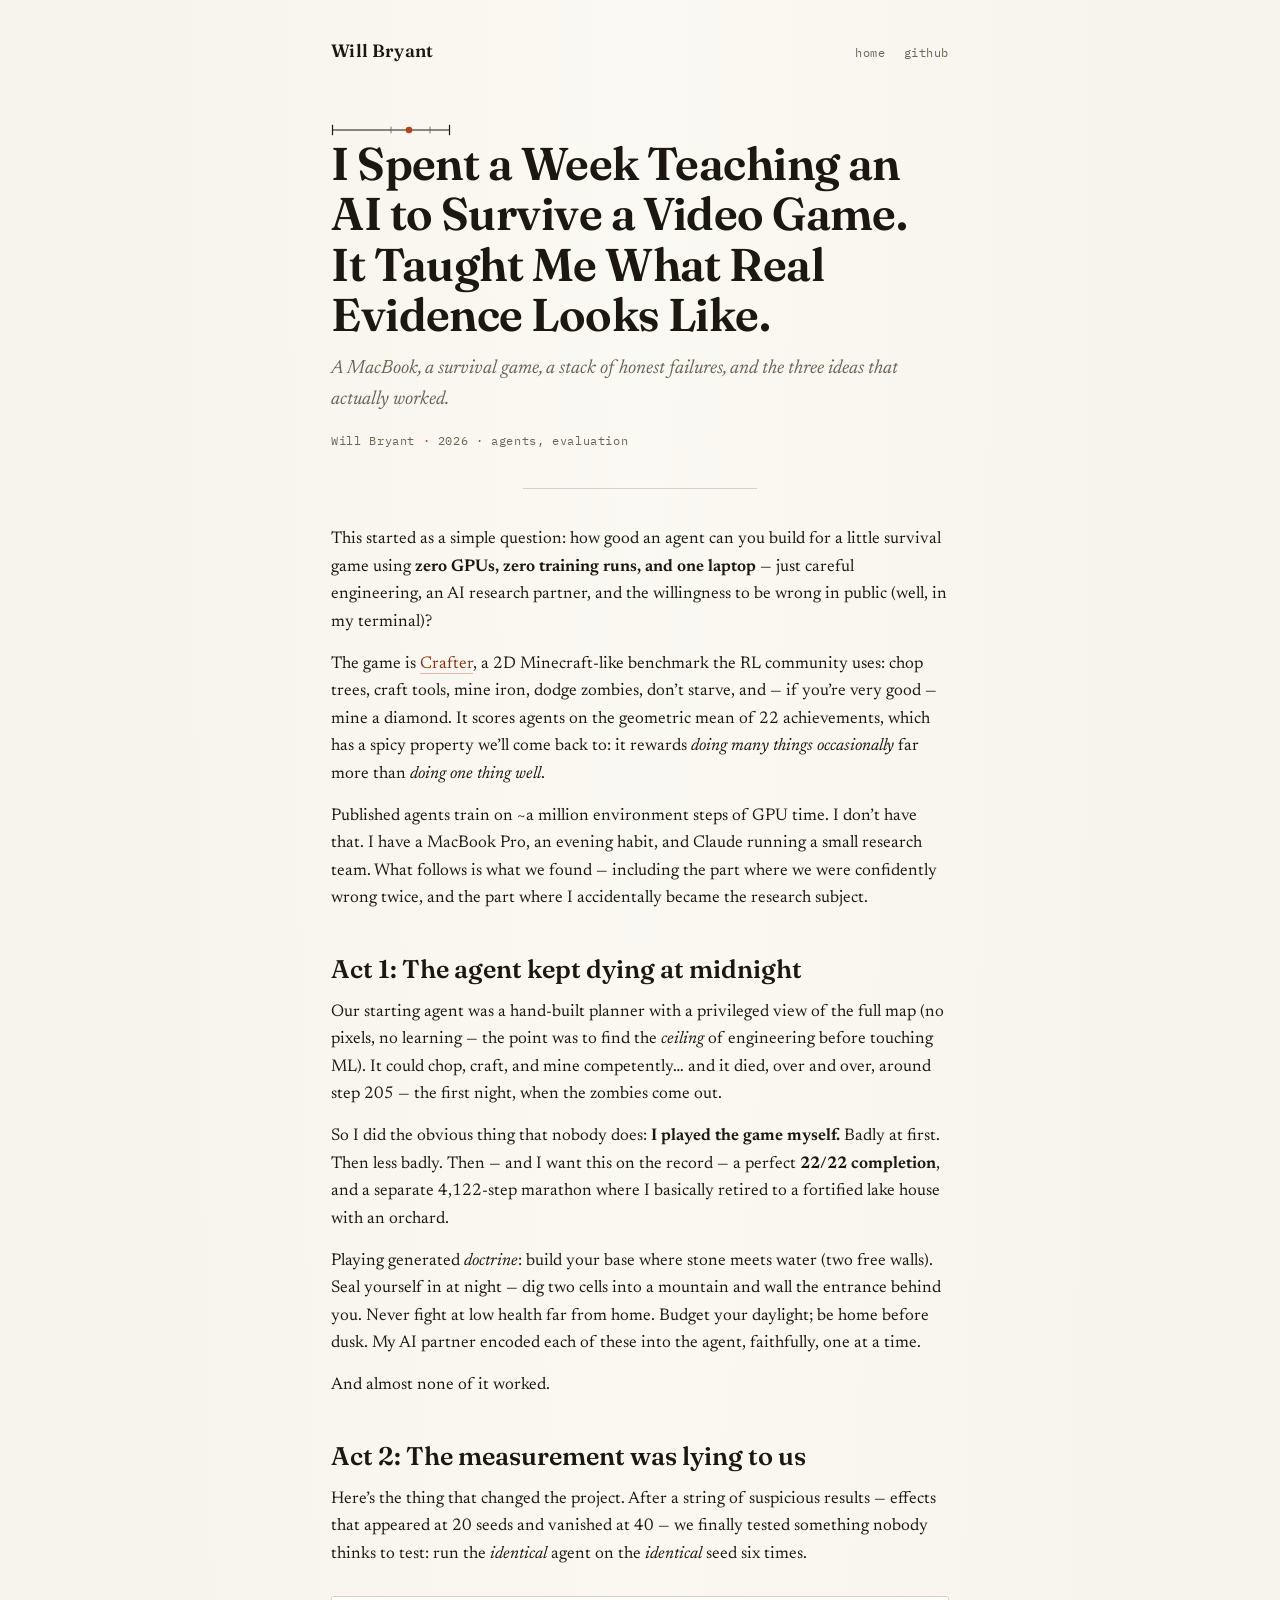
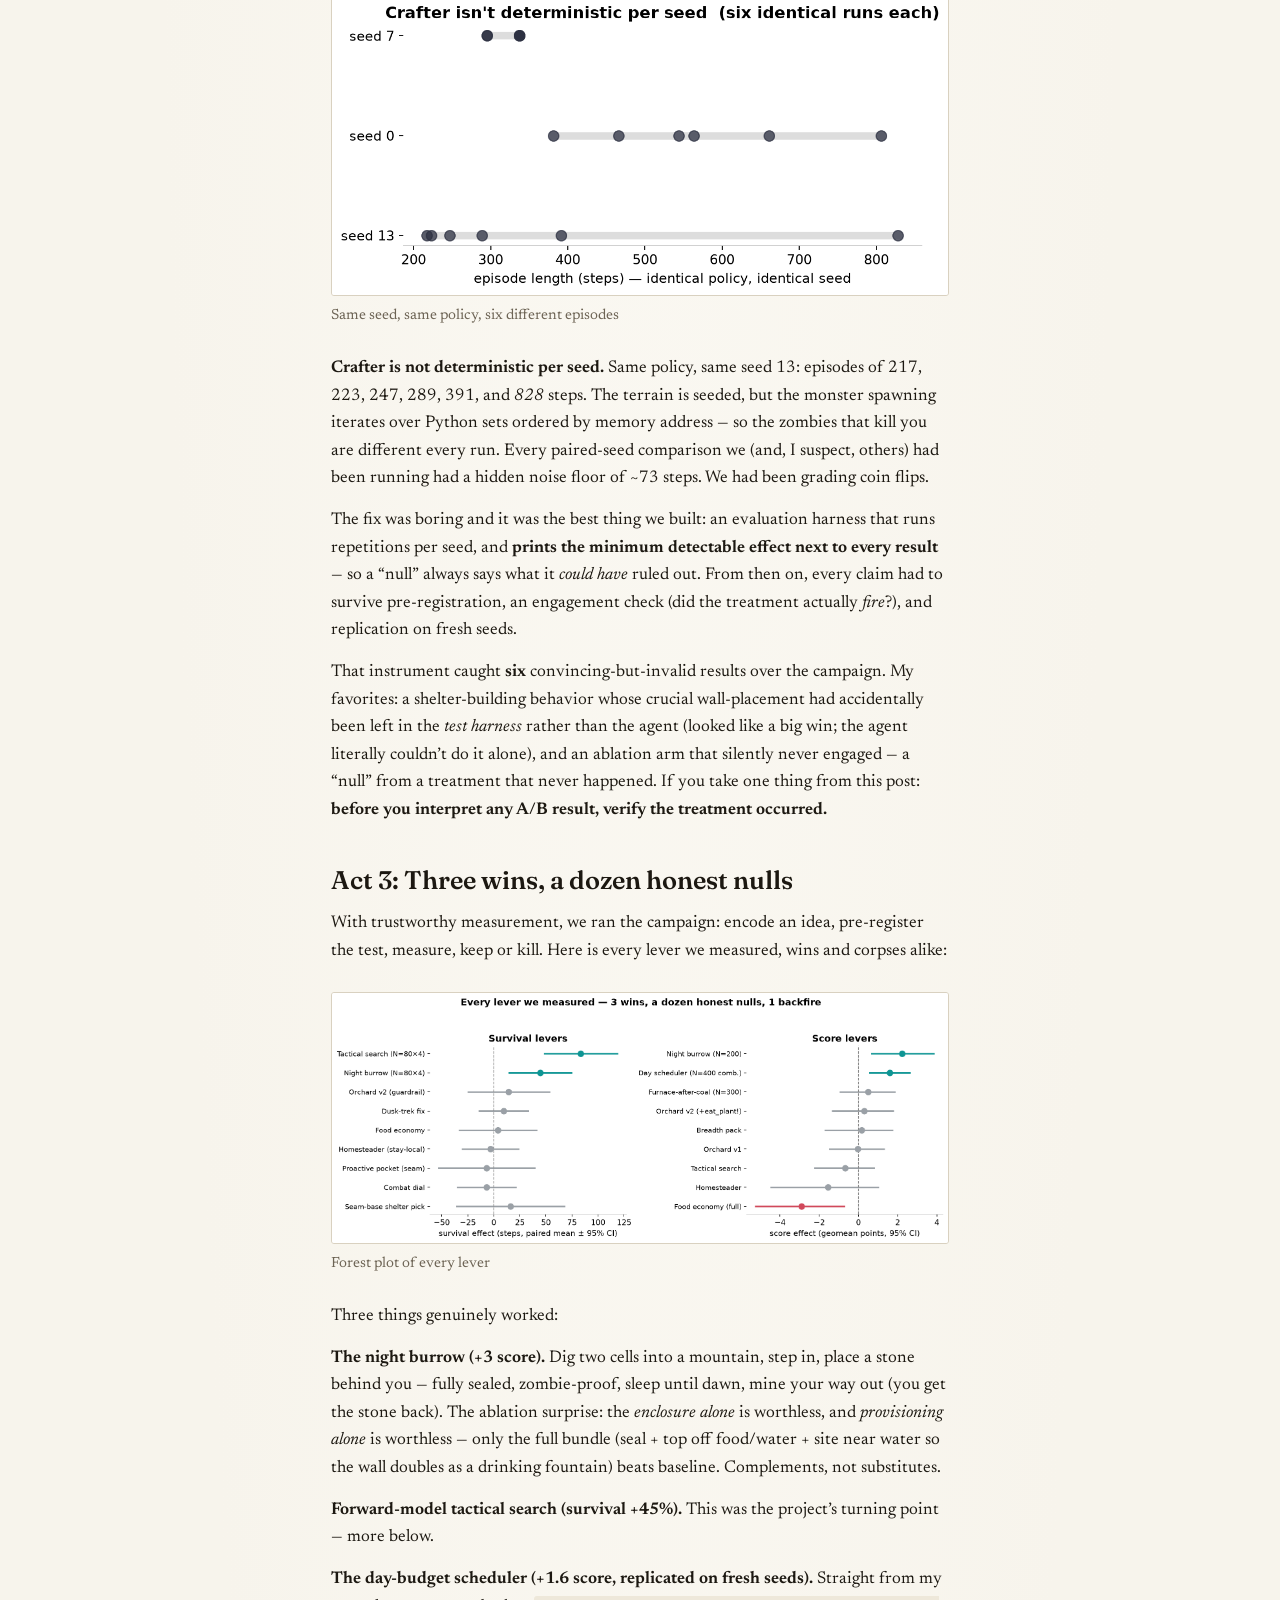
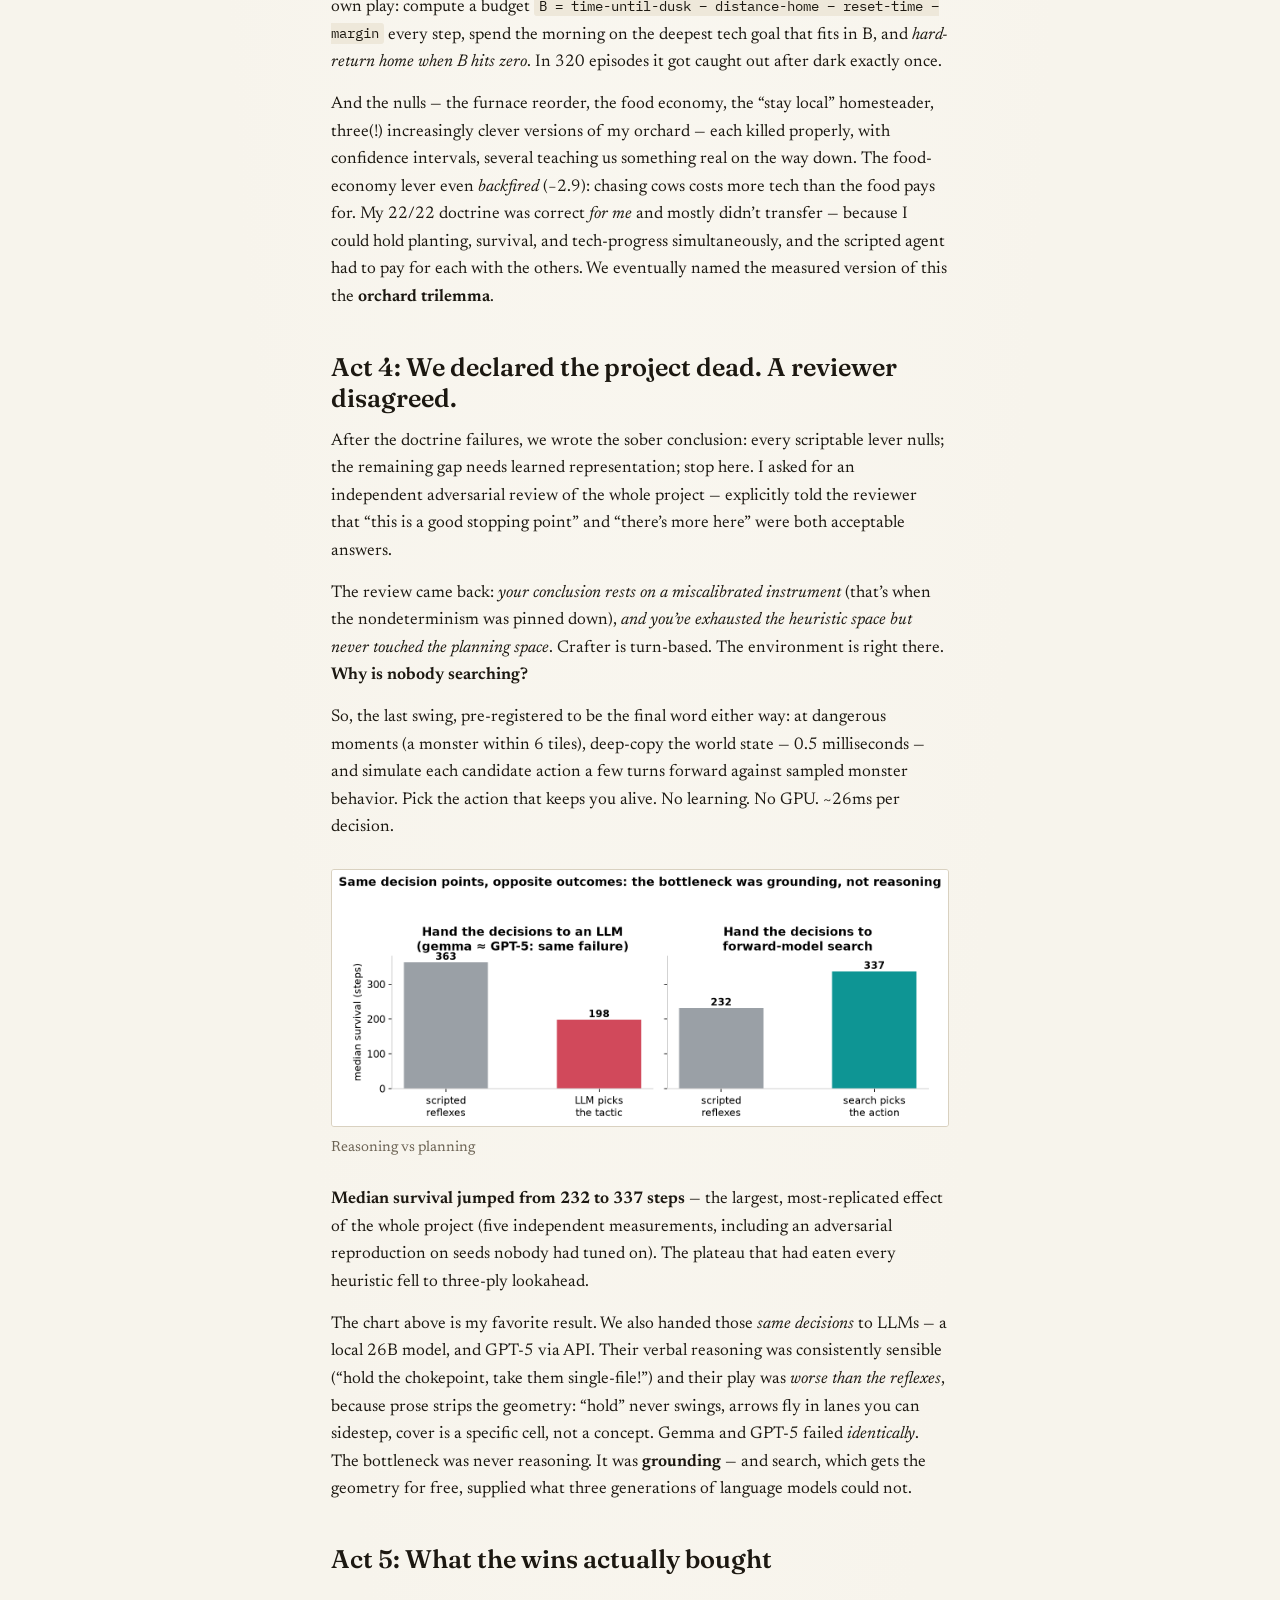
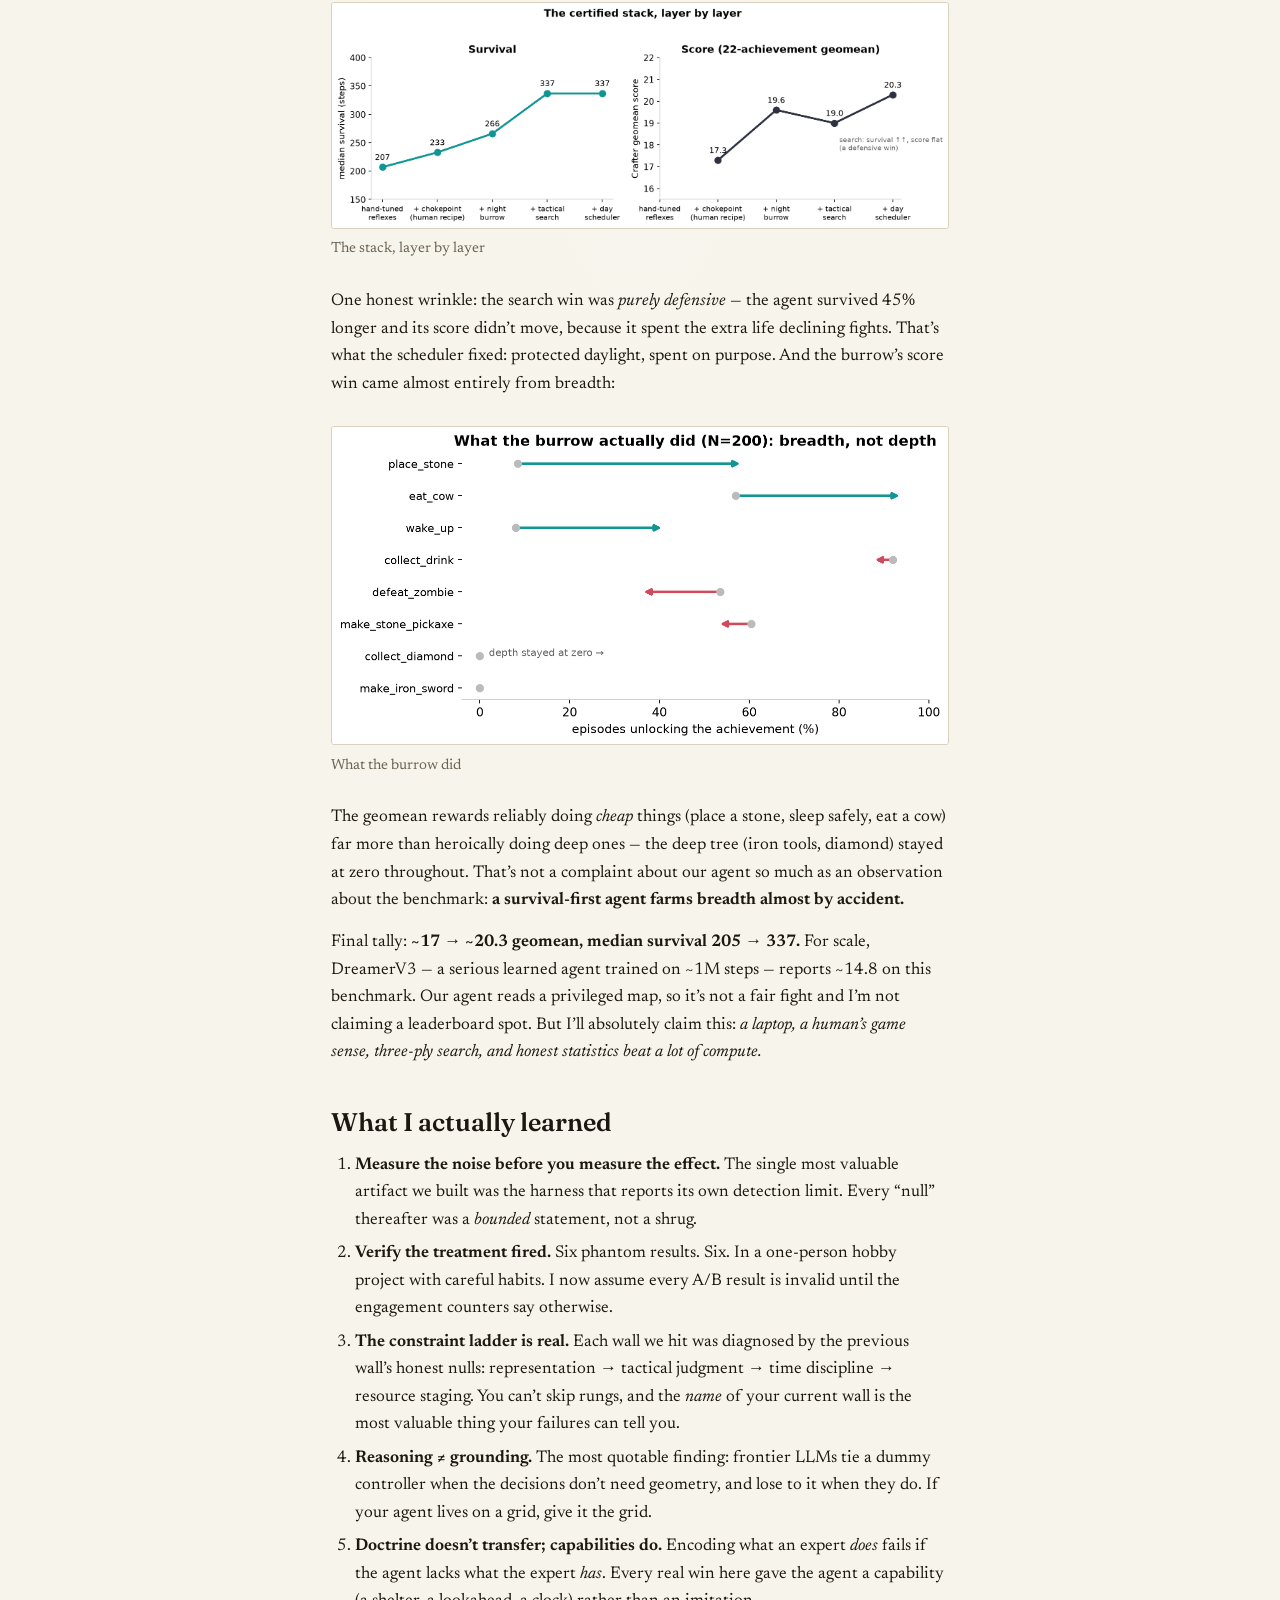
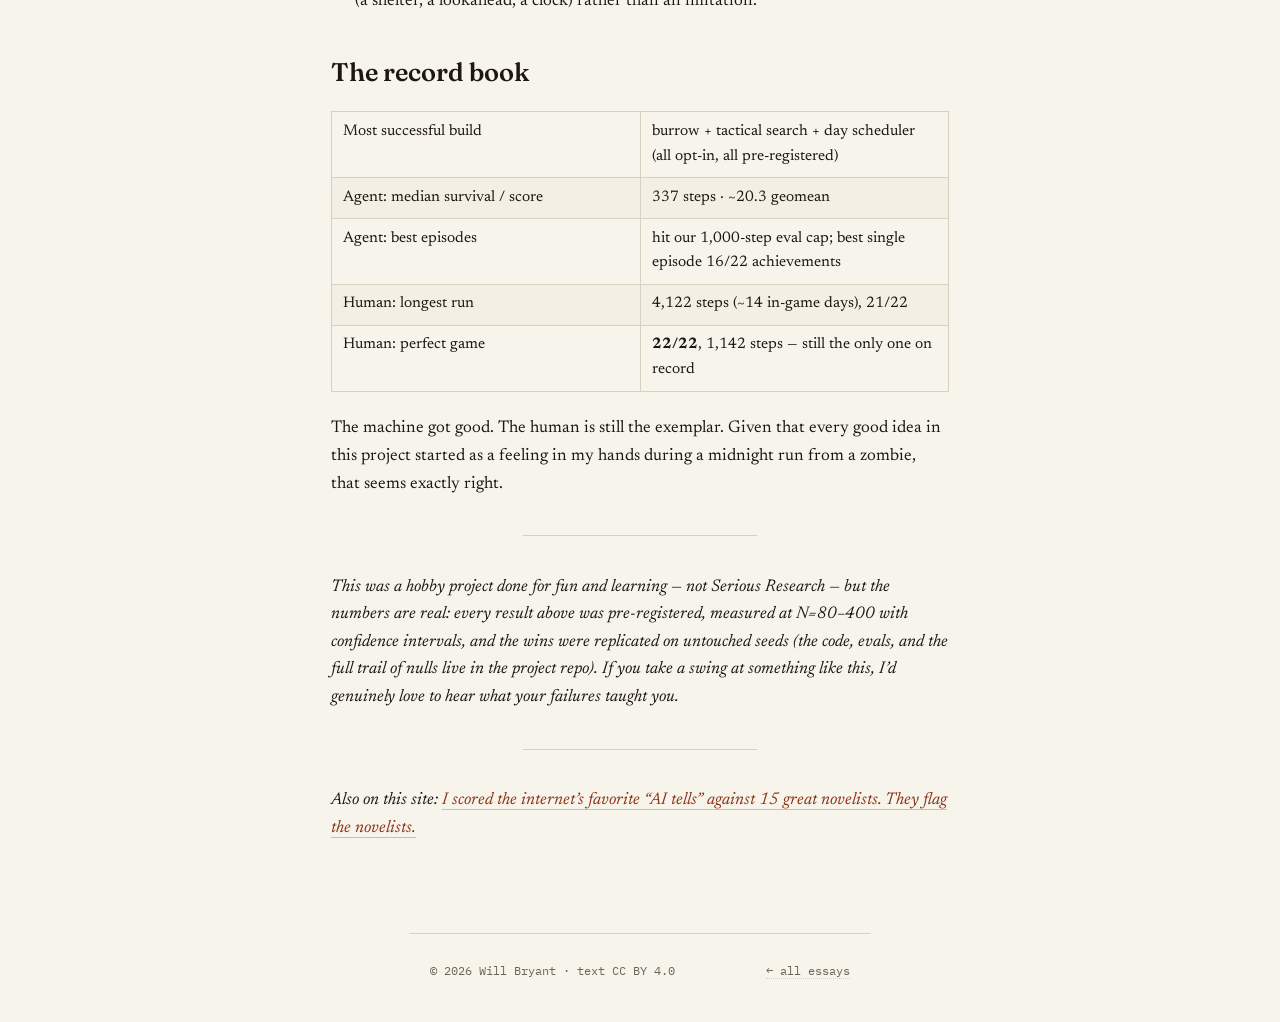
==== posts/terrarium-crafter.html @ b2914168 "wbryanta.github.io: publishing hub (landing + two essays) Co-Authored-By: Claude Fable 5 <noreply@an" ====
<!DOCTYPE html>
<html lang="en">
<head>
<meta charset="utf-8">
<meta name="viewport" content="width=device-width, initial-scale=1">
<title>I Spent a Week Teaching an AI to Survive a Video Game. It Taught Me What Real Evidence Looks Like. — Will Bryant</title>
<meta name="description" content="Building a Crafter agent with zero GPUs: nondeterministic benchmarks, six phantom results, three real wins, and why search beat frontier LLMs at staying alive.">
<link rel="preconnect" href="https://fonts.googleapis.com">
<link rel="preconnect" href="https://fonts.gstatic.com" crossorigin>
<link href="https://fonts.googleapis.com/css2?family=Fraunces:opsz,wght@9..144,400..700&family=Newsreader:ital,opsz,wght@0,6..72,400..700;1,6..72,400..700&family=IBM+Plex+Mono:wght@400;500&display=swap" rel="stylesheet">
<link rel="stylesheet" href="../style.css">
<link rel="icon" href="data:image/svg+xml,<svg xmlns='http://www.w3.org/2000/svg' viewBox='0 0 32 32'><line x1='4' y1='16' x2='28' y2='16' stroke='%231c1811' stroke-width='2'/><line x1='4' y1='10' x2='4' y2='22' stroke='%231c1811' stroke-width='2'/><line x1='28' y1='10' x2='28' y2='22' stroke='%231c1811' stroke-width='2'/><circle cx='19' cy='16' r='4' fill='%23b3421f'/></svg>">
</head>
<body>
<div class="masthead">
  <a class="wordmark" href="../index.html">Will Bryant</a>
  <nav><a href="../index.html">home</a><a href="https://github.com/wbryanta">github</a></nav>
</div>
<article>
  <header class="title">
    <svg class="glyph" width="120" height="18" viewBox="0 0 160 22" aria-hidden="true">
      <line x1="2" y1="11" x2="158" y2="11" stroke="#1c1811" stroke-width="1.6"/>
      <line x1="2" y1="4" x2="2" y2="18" stroke="#1c1811" stroke-width="1.6"/>
      <line x1="158" y1="4" x2="158" y2="18" stroke="#1c1811" stroke-width="1.6"/>
      <line x1="80" y1="6.5" x2="80" y2="15.5" stroke="#6d6455" stroke-width="1.2"/>
      <line x1="132" y1="6.5" x2="132" y2="15.5" stroke="#6d6455" stroke-width="1.2"/>
      <circle cx="104" cy="11" r="4.4" fill="#b3421f"/>
    </svg>
    <h1>I Spent a Week Teaching an AI to Survive a Video Game. It Taught Me What Real Evidence Looks Like.</h1>
    <p class="dek">A MacBook, a survival game, a stack of honest failures, and the three ideas that actually worked.</p>
    <p class="meta">Will Bryant <span class="dot">·</span> 2026 <span class="dot">·</span> agents, evaluation</p>
  </header>
  <div class="prose">
<hr />
<p>This started as a simple question: how good an agent can you build
for a little survival game using <strong>zero GPUs, zero training runs,
and one laptop</strong> — just careful engineering, an AI research
partner, and the willingness to be wrong in public (well, in my
terminal)?</p>
<p>The game is <a href="https://github.com/danijar/crafter">Crafter</a>,
a 2D Minecraft-like benchmark the RL community uses: chop trees, craft
tools, mine iron, dodge zombies, don’t starve, and — if you’re very good
— mine a diamond. It scores agents on the geometric mean of 22
achievements, which has a spicy property we’ll come back to: it rewards
<em>doing many things occasionally</em> far more than <em>doing one
thing well</em>.</p>
<p>Published agents train on ~a million environment steps of GPU time. I
don’t have that. I have a MacBook Pro, an evening habit, and Claude
running a small research team. What follows is what we found — including
the part where we were confidently wrong twice, and the part where I
accidentally became the research subject.</p>
<h2 id="act-1-the-agent-kept-dying-at-midnight">Act 1: The agent kept
dying at midnight</h2>
<p>Our starting agent was a hand-built planner with a privileged view of
the full map (no pixels, no learning — the point was to find the
<em>ceiling</em> of engineering before touching ML). It could chop,
craft, and mine competently… and it died, over and over, around step 205
— the first night, when the zombies come out.</p>
<p>So I did the obvious thing that nobody does: <strong>I played the
game myself.</strong> Badly at first. Then less badly. Then — and I want
this on the record — a perfect <strong>22/22 completion</strong>, and a
separate 4,122-step marathon where I basically retired to a fortified
lake house with an orchard.</p>
<p>Playing generated <em>doctrine</em>: build your base where stone
meets water (two free walls). Seal yourself in at night — dig two cells
into a mountain and wall the entrance behind you. Never fight at low
health far from home. Budget your daylight; be home before dusk. My AI
partner encoded each of these into the agent, faithfully, one at a
time.</p>
<p>And almost none of it worked.</p>
<h2 id="act-2-the-measurement-was-lying-to-us">Act 2: The measurement
was lying to us</h2>
<p>Here’s the thing that changed the project. After a string of
suspicious results — effects that appeared at 20 seeds and vanished at
40 — we finally tested something nobody thinks to test: run the
<em>identical</em> agent on the <em>identical</em> seed six times.</p>
<figure>
<img src="assets/terrarium/1_nondeterminism.png"
alt="Same seed, same policy, six different episodes" />
<figcaption aria-hidden="true">Same seed, same policy, six different
episodes</figcaption>
</figure>
<p><strong>Crafter is not deterministic per seed.</strong> Same policy,
same seed 13: episodes of 217, 223, 247, 289, 391, and <em>828</em>
steps. The terrain is seeded, but the monster spawning iterates over
Python sets ordered by memory address — so the zombies that kill you are
different every run. Every paired-seed comparison we (and, I suspect,
others) had been running had a hidden noise floor of ~73 steps. We had
been grading coin flips.</p>
<p>The fix was boring and it was the best thing we built: an evaluation
harness that runs repetitions per seed, and <strong>prints the minimum
detectable effect next to every result</strong> — so a “null” always
says what it <em>could have</em> ruled out. From then on, every claim
had to survive pre-registration, an engagement check (did the treatment
actually <em>fire</em>?), and replication on fresh seeds.</p>
<p>That instrument caught <strong>six</strong> convincing-but-invalid
results over the campaign. My favorites: a shelter-building behavior
whose crucial wall-placement had accidentally been left in the <em>test
harness</em> rather than the agent (looked like a big win; the agent
literally couldn’t do it alone), and an ablation arm that silently never
engaged — a “null” from a treatment that never happened. If you take one
thing from this post: <strong>before you interpret any A/B result,
verify the treatment occurred.</strong></p>
<h2 id="act-3-three-wins-a-dozen-honest-nulls">Act 3: Three wins, a
dozen honest nulls</h2>
<p>With trustworthy measurement, we ran the campaign: encode an idea,
pre-register the test, measure, keep or kill. Here is every lever we
measured, wins and corpses alike:</p>
<figure>
<img src="assets/terrarium/2_forest.png"
alt="Forest plot of every lever" />
<figcaption aria-hidden="true">Forest plot of every lever</figcaption>
</figure>
<p>Three things genuinely worked:</p>
<p><strong>The night burrow (+3 score).</strong> Dig two cells into a
mountain, step in, place a stone behind you — fully sealed,
zombie-proof, sleep until dawn, mine your way out (you get the stone
back). The ablation surprise: the <em>enclosure alone</em> is worthless,
and <em>provisioning alone</em> is worthless — only the full bundle
(seal + top off food/water + site near water so the wall doubles as a
drinking fountain) beats baseline. Complements, not substitutes.</p>
<p><strong>Forward-model tactical search (survival +45%).</strong> This
was the project’s turning point — more below.</p>
<p><strong>The day-budget scheduler (+1.6 score, replicated on fresh
seeds).</strong> Straight from my own play: compute a budget
<code>B = time-until-dusk − distance-home − reset-time − margin</code>
every step, spend the morning on the deepest tech goal that fits in B,
and <em>hard-return home when B hits zero</em>. In 320 episodes it got
caught out after dark exactly once.</p>
<p>And the nulls — the furnace reorder, the food economy, the “stay
local” homesteader, three(!) increasingly clever versions of my orchard
— each killed properly, with confidence intervals, several teaching us
something real on the way down. The food-economy lever even
<em>backfired</em> (−2.9): chasing cows costs more tech than the food
pays for. My 22/22 doctrine was correct <em>for me</em> and mostly
didn’t transfer — because I could hold planting, survival, and
tech-progress simultaneously, and the scripted agent had to pay for each
with the others. We eventually named the measured version of this the
<strong>orchard trilemma</strong>.</p>
<h2 id="act-4-we-declared-the-project-dead.-a-reviewer-disagreed.">Act
4: We declared the project dead. A reviewer disagreed.</h2>
<p>After the doctrine failures, we wrote the sober conclusion: every
scriptable lever nulls; the remaining gap needs learned representation;
stop here. I asked for an independent adversarial review of the whole
project — explicitly told the reviewer that “this is a good stopping
point” and “there’s more here” were both acceptable answers.</p>
<p>The review came back: <em>your conclusion rests on a miscalibrated
instrument</em> (that’s when the nondeterminism was pinned down),
<em>and you’ve exhausted the heuristic space but never touched the
planning space</em>. Crafter is turn-based. The environment is right
there. <strong>Why is nobody searching?</strong></p>
<p>So, the last swing, pre-registered to be the final word either way:
at dangerous moments (a monster within 6 tiles), deep-copy the world
state — 0.5 milliseconds — and simulate each candidate action a few
turns forward against sampled monster behavior. Pick the action that
keeps you alive. No learning. No GPU. ~26ms per decision.</p>
<figure>
<img src="assets/terrarium/4_reasoning_vs_planning.png"
alt="Reasoning vs planning" />
<figcaption aria-hidden="true">Reasoning vs planning</figcaption>
</figure>
<p><strong>Median survival jumped from 232 to 337 steps</strong> — the
largest, most-replicated effect of the whole project (five independent
measurements, including an adversarial reproduction on seeds nobody had
tuned on). The plateau that had eaten every heuristic fell to three-ply
lookahead.</p>
<p>The chart above is my favorite result. We also handed those <em>same
decisions</em> to LLMs — a local 26B model, and GPT-5 via API. Their
verbal reasoning was consistently sensible (“hold the chokepoint, take
them single-file!”) and their play was <em>worse than the reflexes</em>,
because prose strips the geometry: “hold” never swings, arrows fly in
lanes you can sidestep, cover is a specific cell, not a concept. Gemma
and GPT-5 failed <em>identically</em>. The bottleneck was never
reasoning. It was <strong>grounding</strong> — and search, which gets
the geometry for free, supplied what three generations of language
models could not.</p>
<h2 id="act-5-what-the-wins-actually-bought">Act 5: What the wins
actually bought</h2>
<figure>
<img src="assets/terrarium/3_progression.png"
alt="The stack, layer by layer" />
<figcaption aria-hidden="true">The stack, layer by layer</figcaption>
</figure>
<p>One honest wrinkle: the search win was <em>purely defensive</em> —
the agent survived 45% longer and its score didn’t move, because it
spent the extra life declining fights. That’s what the scheduler fixed:
protected daylight, spent on purpose. And the burrow’s score win came
almost entirely from breadth:</p>
<figure>
<img src="assets/terrarium/5_burrow_vector.png"
alt="What the burrow did" />
<figcaption aria-hidden="true">What the burrow did</figcaption>
</figure>
<p>The geomean rewards reliably doing <em>cheap</em> things (place a
stone, sleep safely, eat a cow) far more than heroically doing deep ones
— the deep tree (iron tools, diamond) stayed at zero throughout. That’s
not a complaint about our agent so much as an observation about the
benchmark: <strong>a survival-first agent farms breadth almost by
accident.</strong></p>
<p>Final tally: <strong>~17 → ~20.3 geomean, median survival 205 →
337.</strong> For scale, DreamerV3 — a serious learned agent trained on
~1M steps — reports ~14.8 on this benchmark. Our agent reads a
privileged map, so it’s not a fair fight and I’m not claiming a
leaderboard spot. But I’ll absolutely claim this: <em>a laptop, a
human’s game sense, three-ply search, and honest statistics beat a lot
of compute.</em></p>
<h2 id="what-i-actually-learned">What I actually learned</h2>
<ol type="1">
<li><strong>Measure the noise before you measure the effect.</strong>
The single most valuable artifact we built was the harness that reports
its own detection limit. Every “null” thereafter was a <em>bounded</em>
statement, not a shrug.</li>
<li><strong>Verify the treatment fired.</strong> Six phantom results.
Six. In a one-person hobby project with careful habits. I now assume
every A/B result is invalid until the engagement counters say
otherwise.</li>
<li><strong>The constraint ladder is real.</strong> Each wall we hit was
diagnosed by the previous wall’s honest nulls: representation → tactical
judgment → time discipline → resource staging. You can’t skip rungs, and
the <em>name</em> of your current wall is the most valuable thing your
failures can tell you.</li>
<li><strong>Reasoning ≠ grounding.</strong> The most quotable finding:
frontier LLMs tie a dummy controller when the decisions don’t need
geometry, and lose to it when they do. If your agent lives on a grid,
give it the grid.</li>
<li><strong>Doctrine doesn’t transfer; capabilities do.</strong>
Encoding what an expert <em>does</em> fails if the agent lacks what the
expert <em>has</em>. Every real win here gave the agent a capability (a
shelter, a lookahead, a clock) rather than an imitation.</li>
</ol>
<h2 id="the-record-book">The record book</h2>
<table>
<colgroup>
<col style="width: 50%" />
<col style="width: 50%" />
</colgroup>
<tbody>
<tr>
<td>Most successful build</td>
<td>burrow + tactical search + day scheduler (all opt-in, all
pre-registered)</td>
</tr>
<tr>
<td>Agent: median survival / score</td>
<td>337 steps · ~20.3 geomean</td>
</tr>
<tr>
<td>Agent: best episodes</td>
<td>hit our 1,000-step eval cap; best single episode 16/22
achievements</td>
</tr>
<tr>
<td>Human: longest run</td>
<td>4,122 steps (~14 in-game days), 21/22</td>
</tr>
<tr>
<td>Human: perfect game</td>
<td><strong>22/22</strong>, 1,142 steps — still the only one on
record</td>
</tr>
</tbody>
</table>
<p>The machine got good. The human is still the exemplar. Given that
every good idea in this project started as a feeling in my hands during
a midnight run from a zombie, that seems exactly right.</p>
<hr />
<p><em>This was a hobby project done for fun and learning — not Serious
Research — but the numbers are real: every result above was
pre-registered, measured at N=80–400 with confidence intervals, and the
wins were replicated on untouched seeds (the code, evals, and the full
trail of nulls live in the project repo). If you take a swing at
something like this, I’d genuinely love to hear what your failures
taught you.</em></p>
<hr />
<p><em>Also on this site: <a href="width-of-a-voice.html">I scored the
internet’s favorite “AI tells” against 15 great novelists. They flag the
novelists.</a></em></p>

  </div>
</article>
<footer>
  <span>© 2026 Will Bryant · text CC BY 4.0</span>
  <span><a href="../index.html">← all essays</a></span>
</footer>
</body>
</html>
---- style.css ----
/* wbryanta.github.io — quiet editorial. Paper ground, ink text, one vermillion accent.
   The motif: an interval with quantile ticks — placement inside a measured range. */

:root {
  --paper: #f7f4ec;
  --paper-deep: #efe9dc;
  --ink: #1c1811;
  --faded: #6d6455;
  --accent: #b3421f;
  --accent-deep: #8c3115;
  --rule: #d9d1c0;
  --code-bg: #eee8da;
  --measure: 66ch;
}

* { box-sizing: border-box; }
html { font-size: 17px; -webkit-text-size-adjust: 100%; }
body {
  margin: 0;
  background: var(--paper);
  background-image: radial-gradient(ellipse at top, #fbf9f3 0%, var(--paper) 55%);
  color: var(--ink);
  font-family: "Newsreader", Georgia, serif;
  font-optical-sizing: auto;
  line-height: 1.62;
  min-height: 100vh;
  display: flex;
  flex-direction: column;
}

/* ---------- masthead ---------- */
.masthead {
  max-width: var(--measure);
  margin: 0 auto;
  padding: 2.2rem 1.25rem 0;
  width: 100%;
  display: flex;
  align-items: baseline;
  justify-content: space-between;
  gap: 1rem;
}
.masthead a.wordmark {
  font-family: "Fraunces", Georgia, serif;
  font-weight: 600;
  font-size: 1.05rem;
  letter-spacing: 0.01em;
  color: var(--ink);
  text-decoration: none;
}
.masthead a.wordmark:hover { color: var(--accent); }
.masthead nav { font-family: "IBM Plex Mono", monospace; font-size: 0.72rem; letter-spacing: 0.04em; }
.masthead nav a { color: var(--faded); text-decoration: none; margin-left: 1.1rem; }
.masthead nav a:hover { color: var(--accent); }

/* the envelope glyph */
.glyph { display: block; margin: 0.8rem 0 0; }

/* ---------- landing ---------- */
.landing {
  max-width: var(--measure);
  margin: 0 auto;
  padding: 3.2rem 1.25rem 4rem;
  width: 100%;
  flex: 1;
}
.landing h1 {
  font-family: "Fraunces", Georgia, serif;
  font-weight: 640;
  font-variation-settings: "opsz" 60;
  font-size: clamp(2.6rem, 7.5vw, 4.1rem);
  line-height: 1.02;
  margin: 0 0 0.9rem;
  letter-spacing: -0.015em;
  animation: rise 0.7s cubic-bezier(0.2, 0.7, 0.2, 1) both;
}
.landing .dek {
  font-size: 1.12rem;
  color: var(--faded);
  max-width: 46ch;
  margin: 0 0 2.6rem;
  animation: rise 0.7s 0.08s cubic-bezier(0.2, 0.7, 0.2, 1) both;
}
.landing .dek em { color: var(--ink); font-style: italic; }

.sectionlabel {
  font-family: "IBM Plex Mono", monospace;
  font-size: 0.7rem;
  letter-spacing: 0.14em;
  text-transform: uppercase;
  color: var(--faded);
  border-top: 1px solid var(--rule);
  padding-top: 0.85rem;
  margin: 2.6rem 0 1.1rem;
}

/* essay cards */
.essay {
  display: block;
  text-decoration: none;
  color: inherit;
  padding: 1.05rem 0 1.15rem;
  border-bottom: 1px solid var(--rule);
  animation: rise 0.7s cubic-bezier(0.2, 0.7, 0.2, 1) both;
}
.essay:nth-of-type(1) { animation-delay: 0.16s; }
.essay:nth-of-type(2) { animation-delay: 0.24s; }
.essay h2 {
  font-family: "Fraunces", Georgia, serif;
  font-weight: 560;
  font-size: 1.42rem;
  line-height: 1.22;
  margin: 0 0 0.3rem;
  transition: color 0.18s ease;
}
.essay:hover h2 { color: var(--accent); }
.essay .sub { color: var(--faded); font-size: 0.98rem; margin: 0 0 0.45rem; }
.essay .meta { font-family: "IBM Plex Mono", monospace; font-size: 0.7rem; color: var(--faded); letter-spacing: 0.05em; }
.essay .meta .dot { color: var(--accent); }

/* artifact list */
.artifacts { list-style: none; margin: 0; padding: 0; }
.artifacts li {
  padding: 0.55rem 0;
  border-bottom: 1px dotted var(--rule);
  display: flex;
  align-items: baseline;
  gap: 0.8rem;
  animation: rise 0.7s cubic-bezier(0.2, 0.7, 0.2, 1) both;
}
.artifacts li:nth-child(1) { animation-delay: 0.28s; }
.artifacts li:nth-child(2) { animation-delay: 0.34s; }
.artifacts li:nth-child(3) { animation-delay: 0.40s; }
.artifacts li:nth-child(4) { animation-delay: 0.46s; }
.artifacts .tag {
  font-family: "IBM Plex Mono", monospace;
  font-size: 0.66rem;
  letter-spacing: 0.08em;
  text-transform: uppercase;
  color: var(--paper);
  background: var(--ink);
  padding: 0.14rem 0.45rem;
  border-radius: 2px;
  white-space: nowrap;
}
.artifacts li a { color: var(--ink); text-decoration: none; border-bottom: 1px solid var(--rule); transition: border-color 0.15s, color 0.15s; }
.artifacts li a:hover { color: var(--accent); border-color: var(--accent); }
.artifacts .note { color: var(--faded); font-size: 0.9rem; }

/* ---------- article pages ---------- */
article {
  max-width: var(--measure);
  margin: 0 auto;
  padding: 2.4rem 1.25rem 4.5rem;
  width: 100%;
  flex: 1;
}
article header.title h1 {
  font-family: "Fraunces", Georgia, serif;
  font-weight: 620;
  font-variation-settings: "opsz" 50;
  font-size: clamp(1.9rem, 5.4vw, 2.7rem);
  line-height: 1.1;
  letter-spacing: -0.012em;
  margin: 0 0 0.7rem;
}
article header.title .dek { font-size: 1.14rem; color: var(--faded); font-style: italic; margin: 0 0 0.9rem; }
article header.title .meta {
  font-family: "IBM Plex Mono", monospace;
  font-size: 0.72rem;
  color: var(--faded);
  letter-spacing: 0.05em;
  margin-bottom: 0.6rem;
}
article header.title .meta .dot { color: var(--accent); }

.prose h2 {
  font-family: "Fraunces", Georgia, serif;
  font-weight: 580;
  font-size: 1.5rem;
  line-height: 1.2;
  margin: 2.4rem 0 0.7rem;
}
.prose h3 { font-family: "Fraunces", Georgia, serif; font-weight: 560; font-size: 1.15rem; margin: 1.8rem 0 0.5rem; }
.prose p { margin: 0.85rem 0; }
.prose a { color: var(--accent-deep); text-decoration: none; border-bottom: 1px solid rgba(179, 66, 31, 0.35); transition: border-color 0.15s; }
.prose a:hover { border-color: var(--accent); }
.prose strong { font-weight: 640; }
.prose blockquote { margin: 1.2rem 0; padding: 0.1rem 0 0.1rem 1.1rem; border-left: 2px solid var(--accent); color: var(--faded); font-style: italic; }
.prose hr { border: none; border-top: 1px solid var(--rule); margin: 2.2rem auto; width: 38%; }
.prose ul, .prose ol { padding-left: 1.4rem; margin: 0.8rem 0; }
.prose li { margin: 0.35rem 0; }
.prose img { max-width: 100%; height: auto; display: block; margin: 1.6rem auto 0.5rem; border: 1px solid var(--rule); border-radius: 3px; background: #fff; }
.prose figure { margin: 1.6rem 0; }
.prose figcaption, .prose img + em { font-size: 0.86rem; color: var(--faded); }
.prose code {
  font-family: "IBM Plex Mono", monospace;
  font-size: 0.82em;
  background: var(--code-bg);
  padding: 0.08em 0.32em;
  border-radius: 3px;
}
.prose pre { background: var(--code-bg); border: 1px solid var(--rule); border-radius: 4px; padding: 0.9rem 1rem; overflow-x: auto; font-size: 0.8rem; line-height: 1.5; }
.prose pre code { background: none; padding: 0; }
.prose table { border-collapse: collapse; margin: 1.4rem 0; font-size: 0.9rem; width: 100%; }
.prose th, .prose td { border: 1px solid var(--rule); padding: 0.45rem 0.65rem; text-align: left; vertical-align: top; }
.prose th { font-family: "IBM Plex Mono", monospace; font-size: 0.72rem; letter-spacing: 0.05em; text-transform: uppercase; background: var(--paper-deep); }
.prose tr:nth-child(even) td { background: rgba(239, 233, 220, 0.45); }

/* ---------- footer ---------- */
footer {
  max-width: var(--measure);
  margin: 0 auto;
  padding: 1.6rem 1.25rem 2.4rem;
  width: 100%;
  border-top: 1px solid var(--rule);
  font-family: "IBM Plex Mono", monospace;
  font-size: 0.72rem;
  color: var(--faded);
  display: flex;
  justify-content: space-between;
  flex-wrap: wrap;
  gap: 0.6rem;
}
footer a { color: var(--faded); text-decoration: none; border-bottom: 1px dotted var(--rule); }
footer a:hover { color: var(--accent); border-color: var(--accent); }

@keyframes rise {
  from { opacity: 0; transform: translateY(10px); }
  to { opacity: 1; transform: none; }
}
@media (prefers-reduced-motion: reduce) {
  * { animation: none !important; transition: none !important; }
}
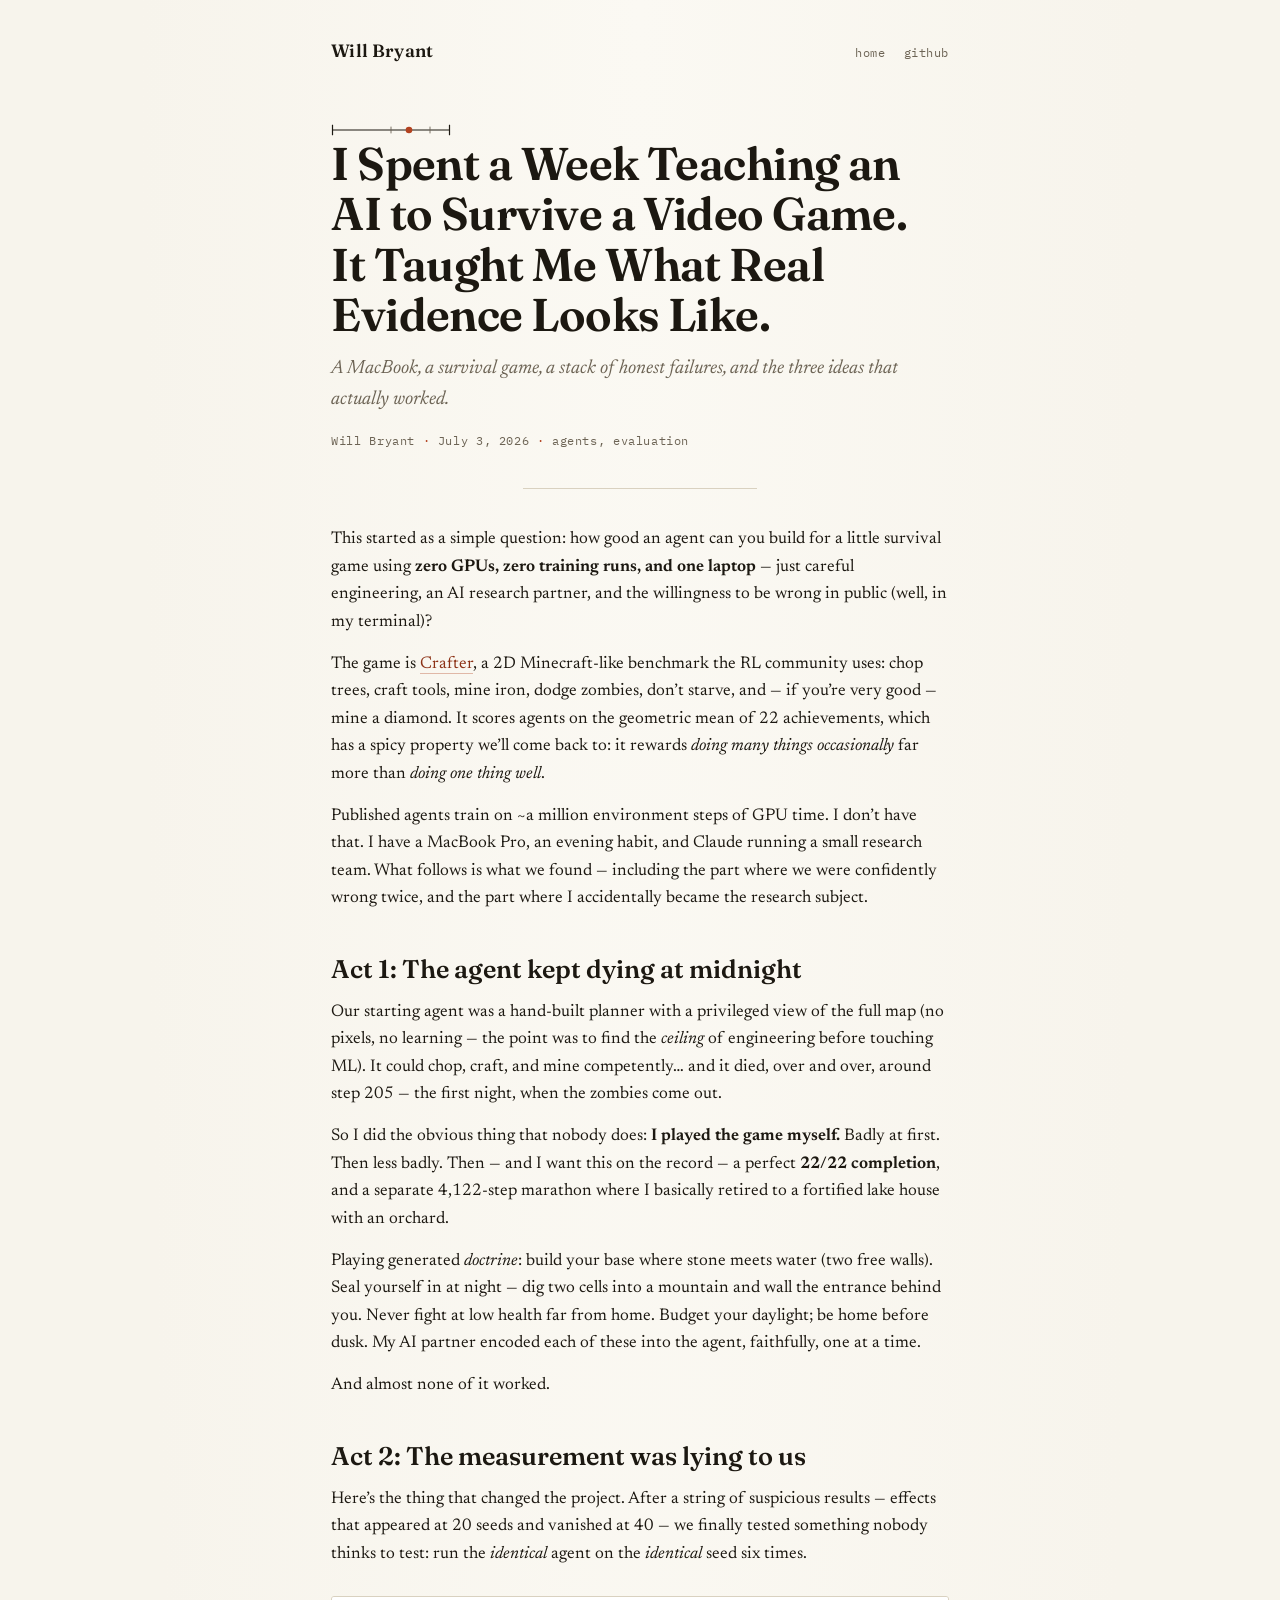
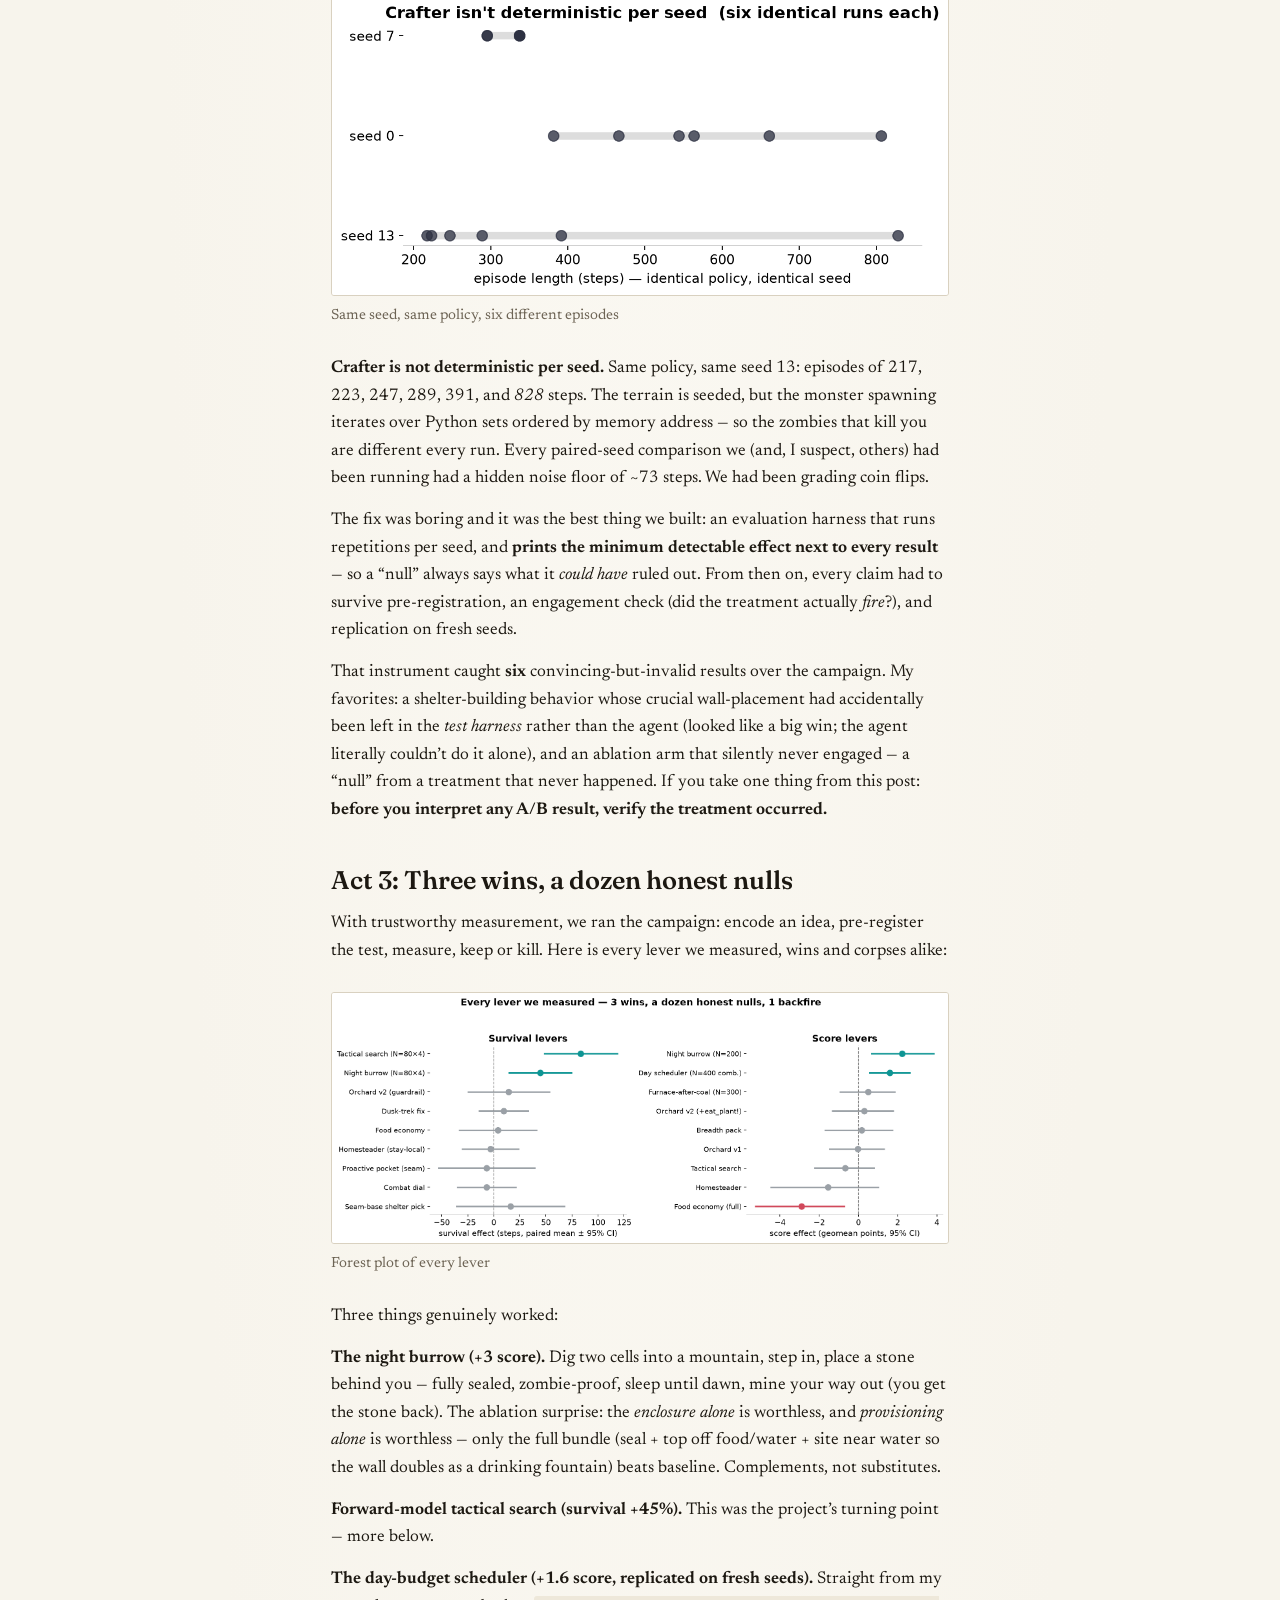
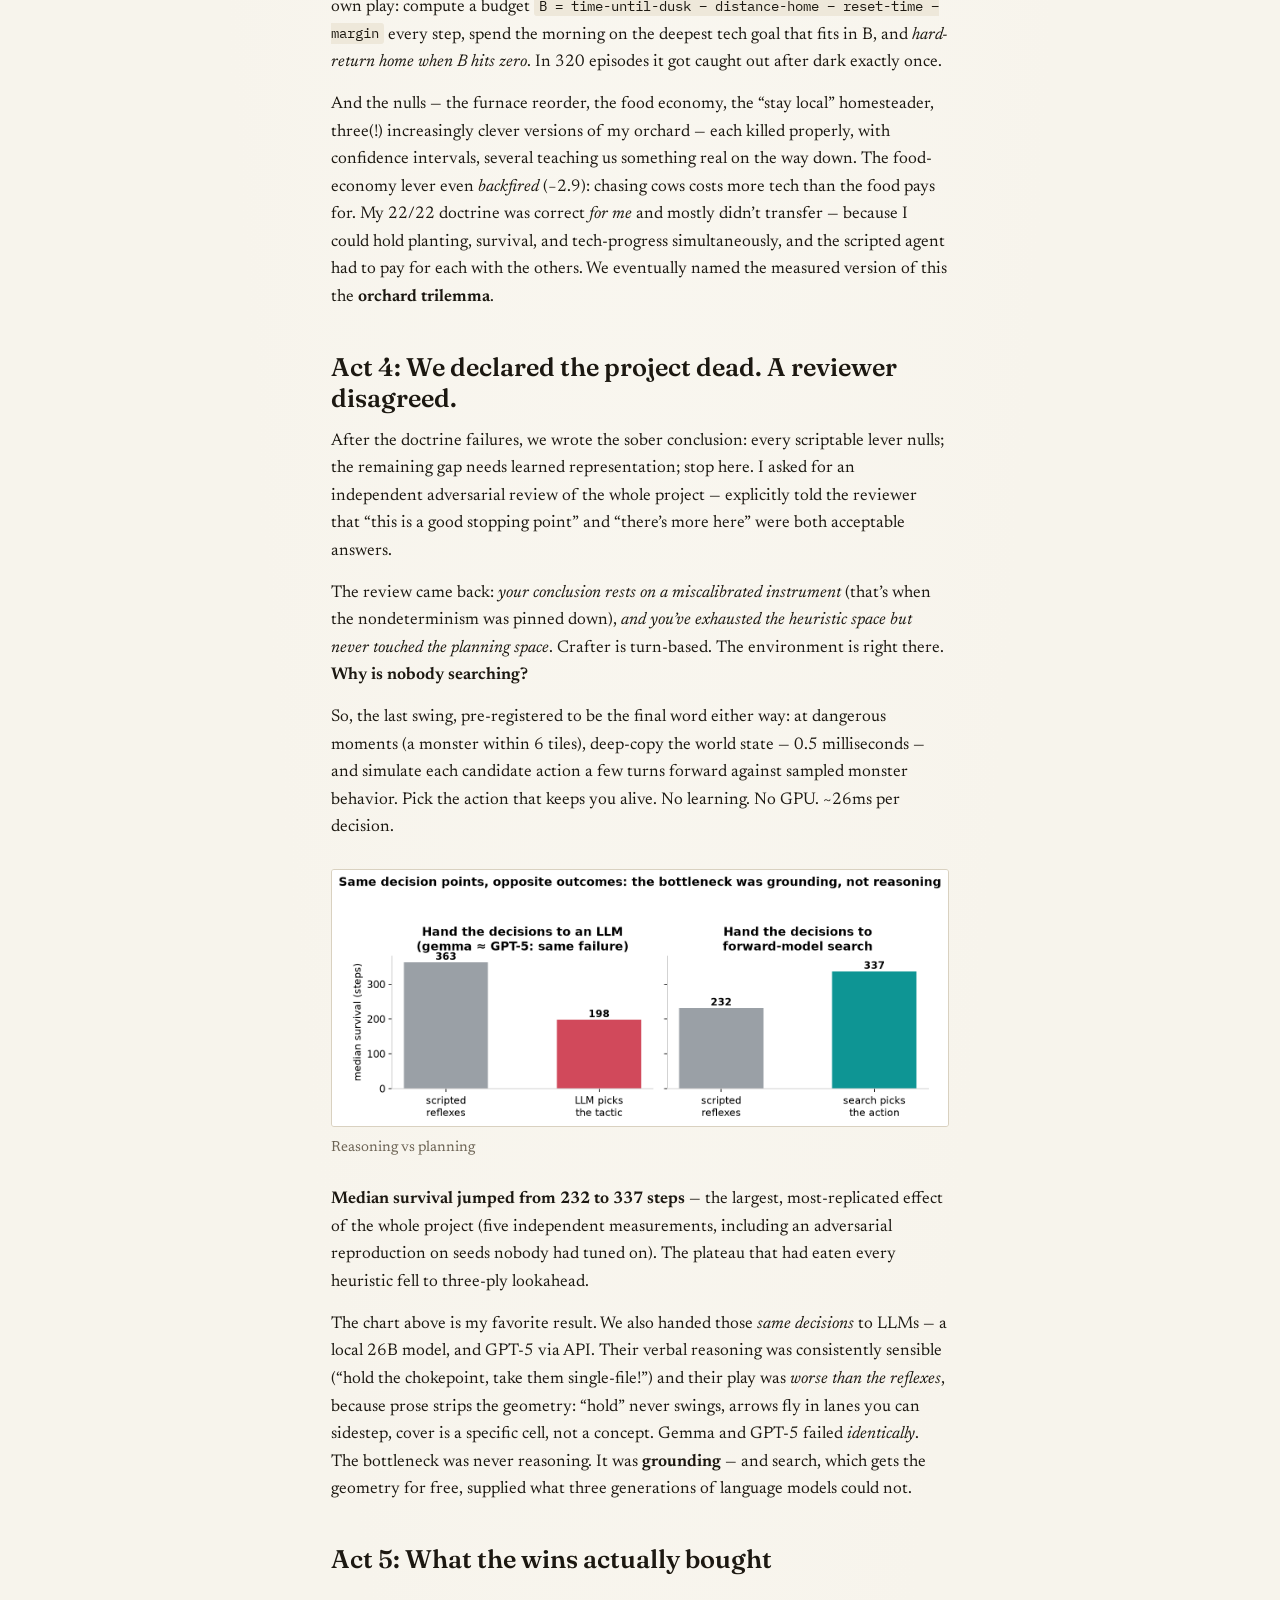
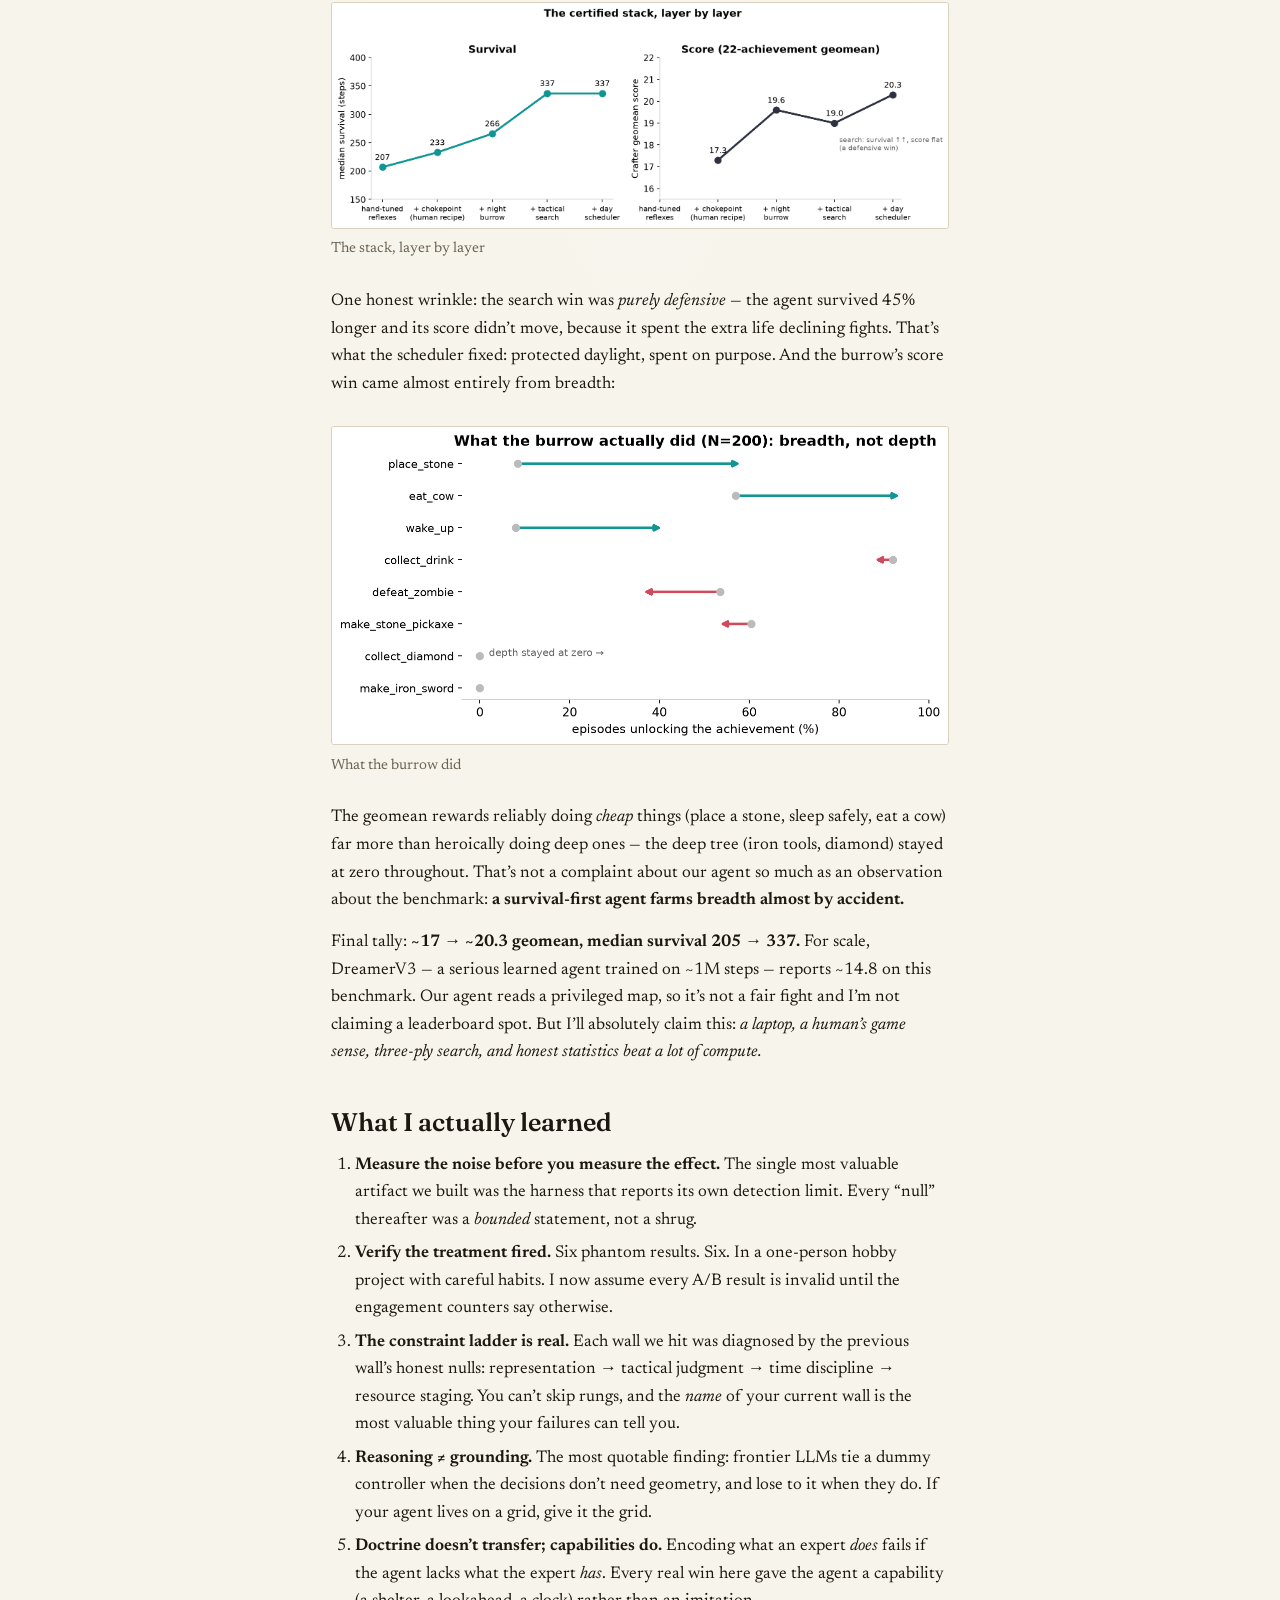
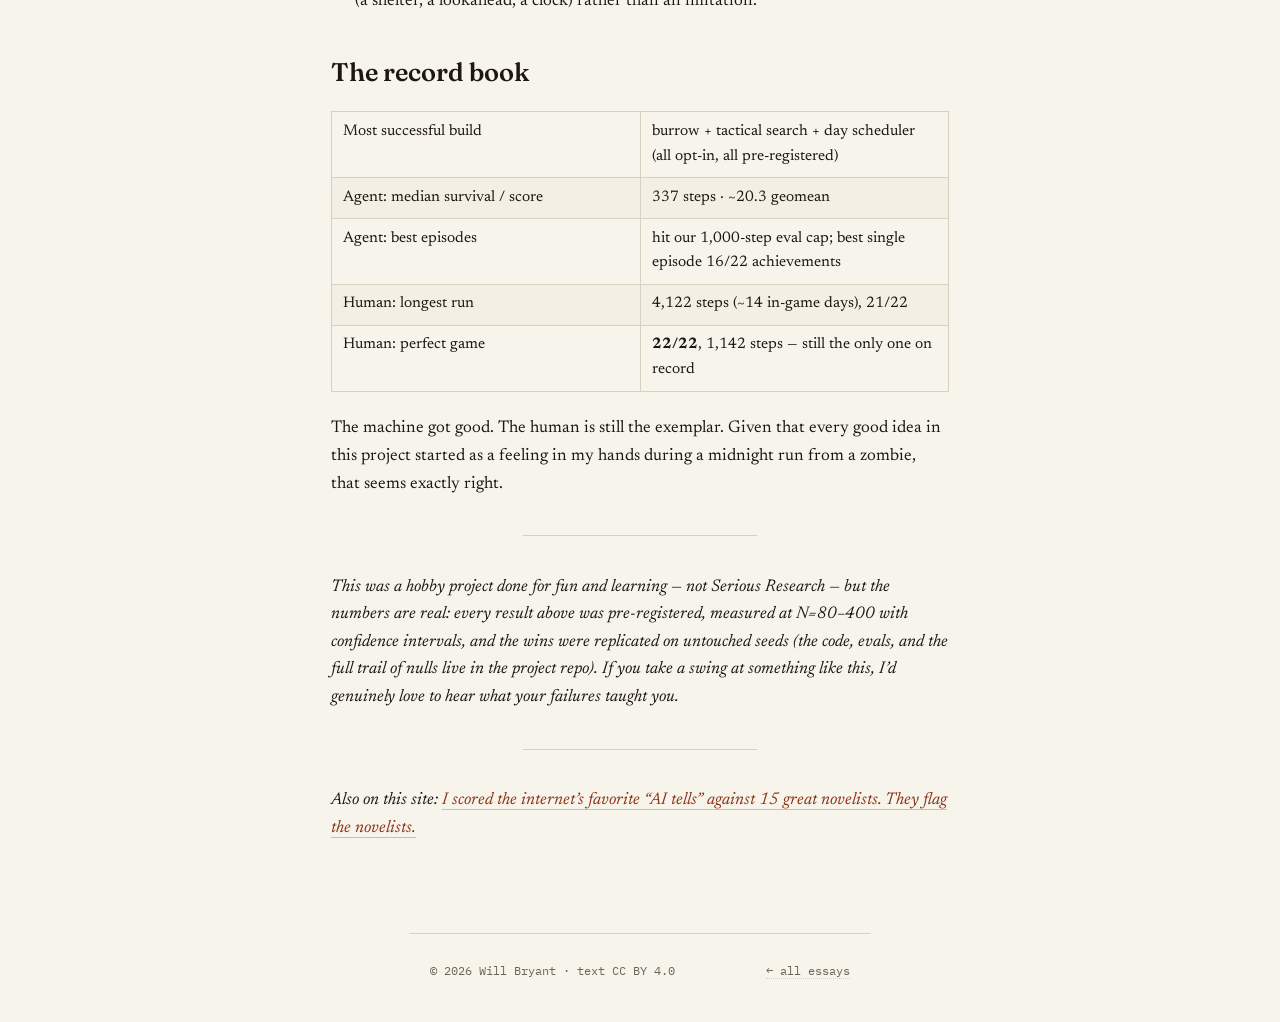
==== commit 1b08e46e: "essay dates (Width: Jul 5 publication; Terrarium: Jul 3 post date) Co-Authored-By: Claude Fable 5 <n" ====
--- a/posts/terrarium-crafter.html
+++ b/posts/terrarium-crafter.html
@@ -28,7 +28,7 @@
     </svg>
     <h1>I Spent a Week Teaching an AI to Survive a Video Game. It Taught Me What Real Evidence Looks Like.</h1>
     <p class="dek">A MacBook, a survival game, a stack of honest failures, and the three ideas that actually worked.</p>
-    <p class="meta">Will Bryant <span class="dot">·</span> 2026 <span class="dot">·</span> agents, evaluation</p>
+    <p class="meta">Will Bryant <span class="dot">·</span> July 3, 2026 <span class="dot">·</span> agents, evaluation</p>
   </header>
   <div class="prose">
 <hr />
